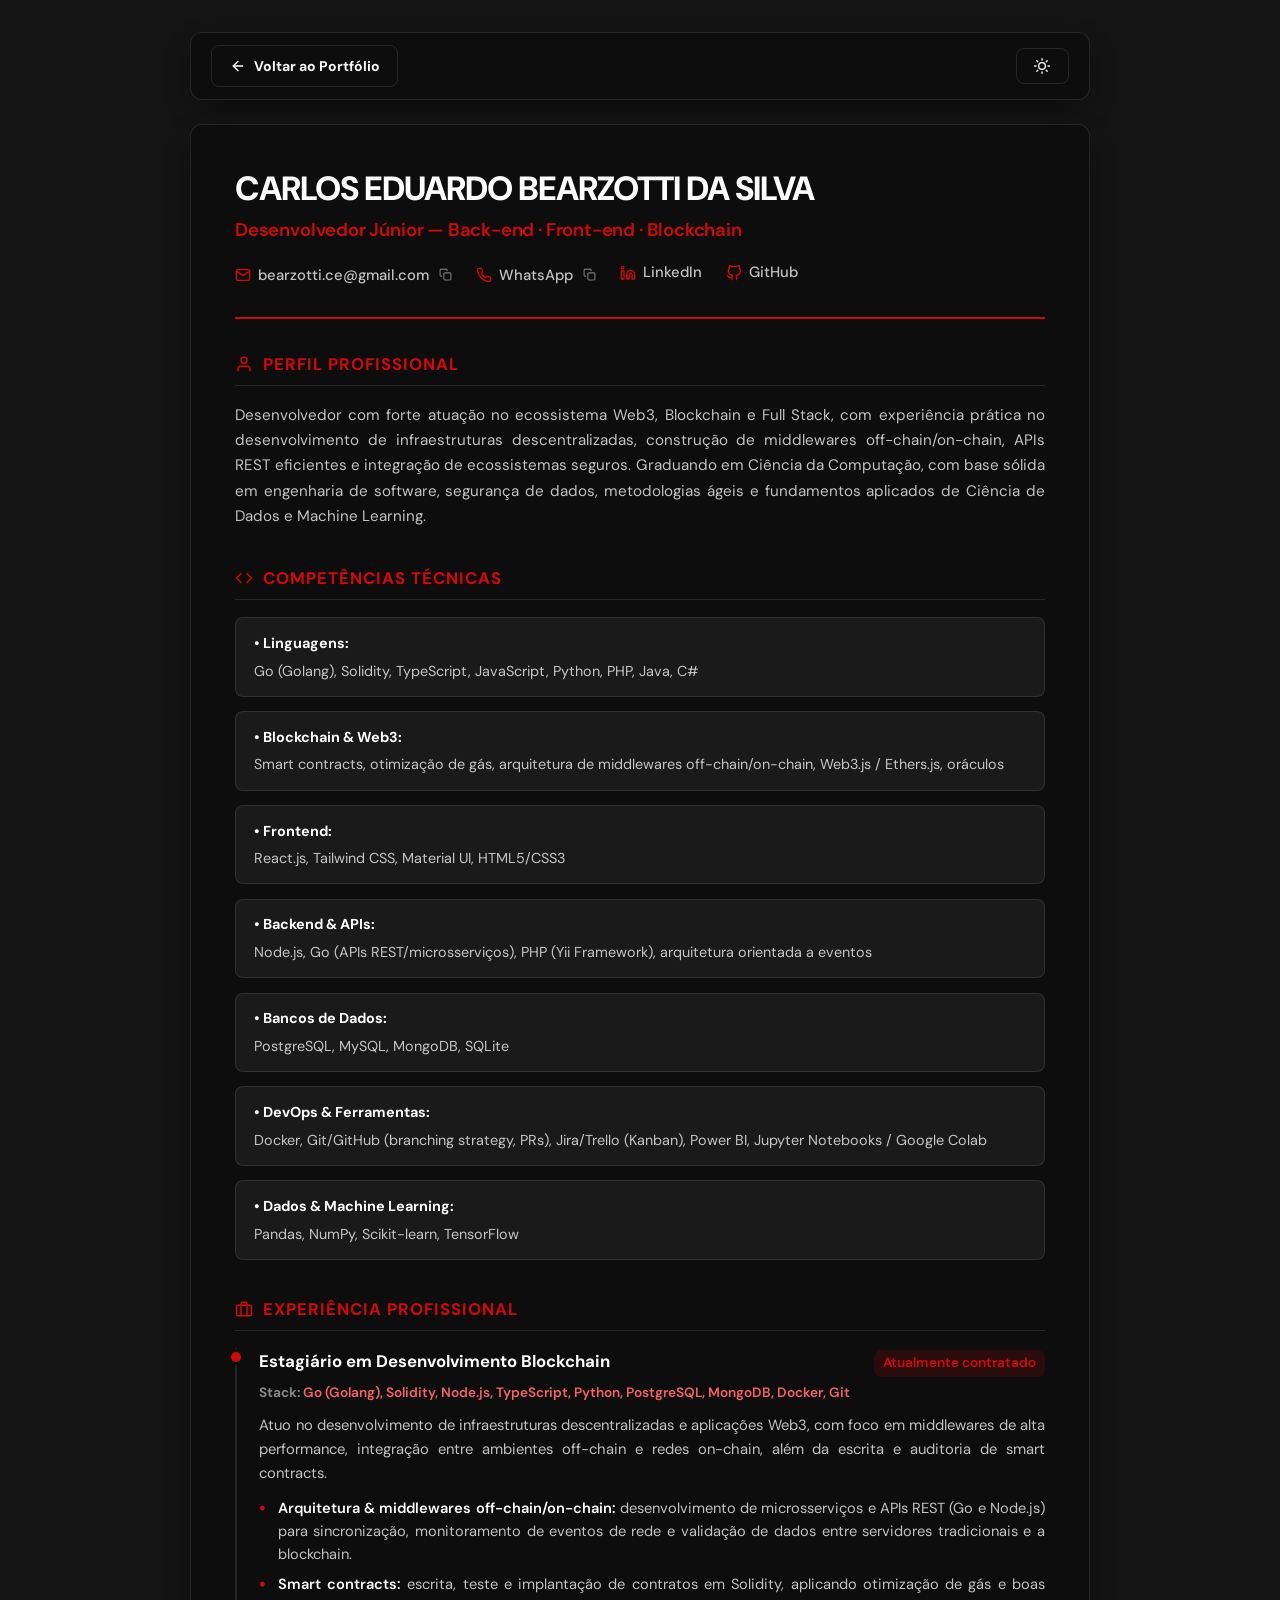
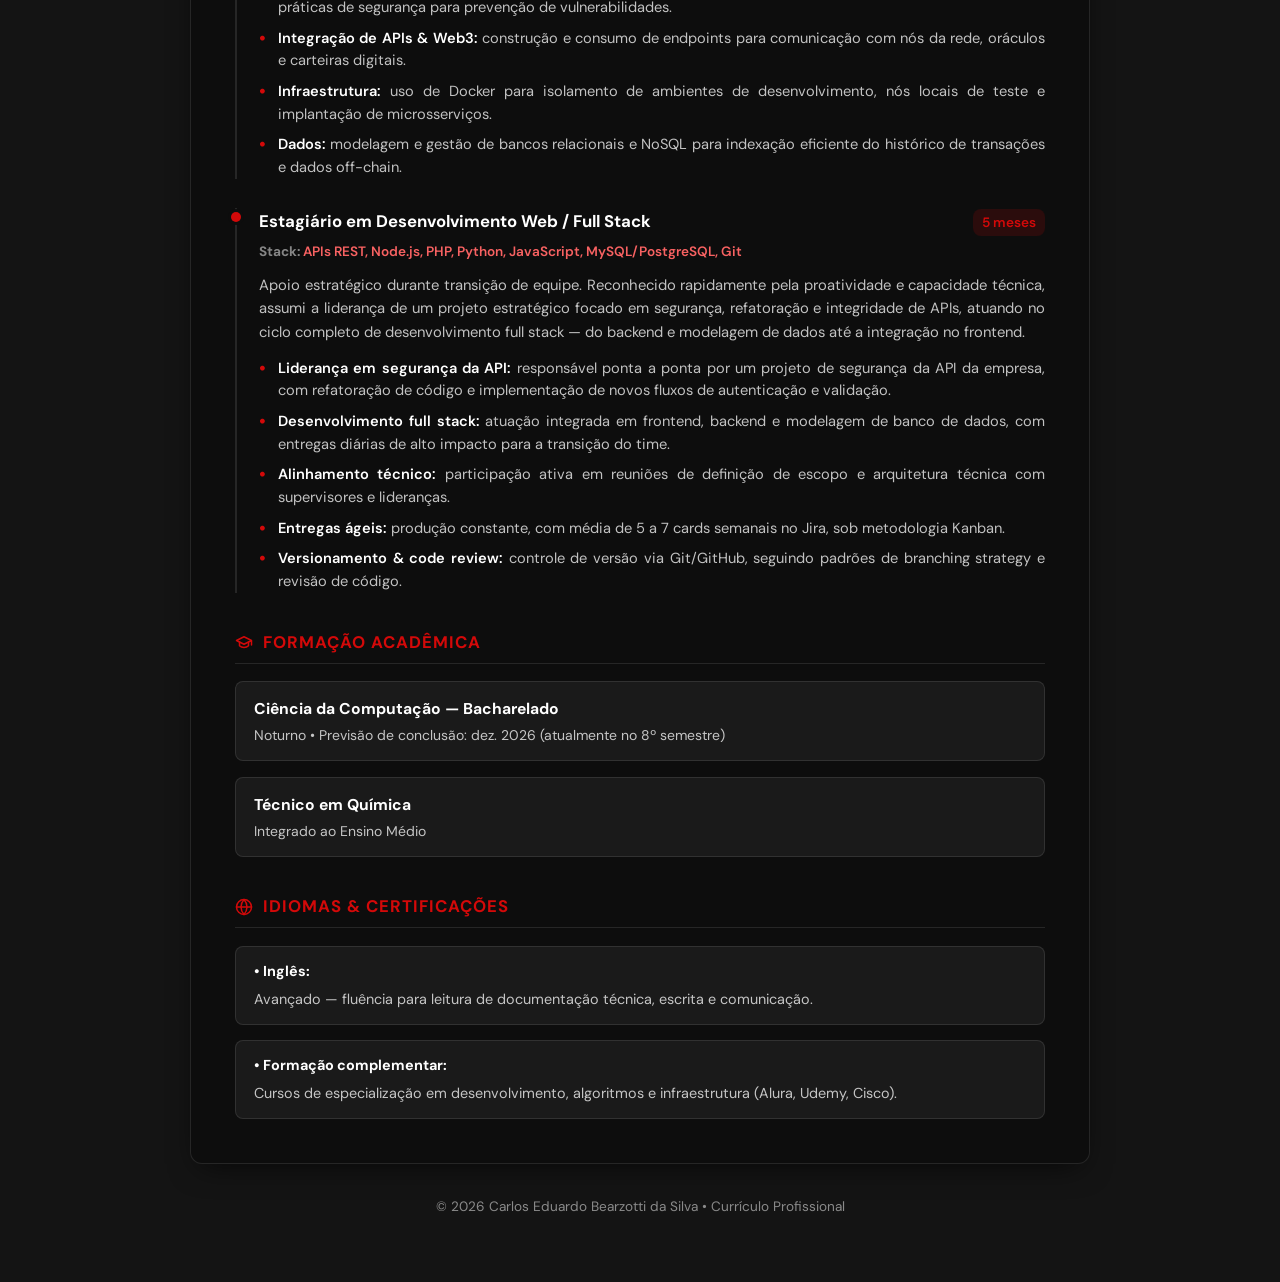
==== assets/cv/curriculo.html @ 3a681b5b "feat: adiciona curriculo interativo em HTML, botoes de copia e melhorias de UI/SEO" ====
<!DOCTYPE html>
<html lang="pt-BR">

<head>
  <meta charset="UTF-8" />
  <meta name="viewport" content="width=device-width, initial-scale=1.0" />
  <meta http-equiv="X-UA-Compatible" content="IE=edge" />
  <meta name="description"
    content="Currículo de Carlos Eduardo Bearzotti da Silva - Desenvolvedor Júnior (Back-end, Front-end, Blockchain)" />
  <meta name="author" content="Carlos Eduardo Bearzotti da Silva" />

  <title>Currículo — Carlos Eduardo Bearzotti da Silva</title>

  <link rel="preconnect" href="https://fonts.googleapis.com" />
  <link rel="preconnect" href="https://fonts.gstatic.com" crossorigin />
  <link
    href="https://fonts.googleapis.com/css2?family=DM+Sans:ital,opsz,wght@0,9..40,100..1000;1,9..40,100..1000&family=Inter:wght@300;400;500;600;700;800&display=swap"
    rel="stylesheet" />
  <link rel="shortcut icon" href="../icons/favicon_copiar.png" type="image/x-icon" />

  <style>
    :root {
      --hue: 0;
      --primary: hsl(var(--hue), 92%, 43%);
      --primary-hover: hsl(var(--hue), 92%, 33%);
      --primary-light: hsla(var(--hue), 92%, 43%, 0.12);
      --bg-page: hsl(0, 0%, 8%);
      --bg-card: hsl(0, 0%, 5%);
      --bg-card-alt: hsl(0, 0%, 10%);
      --text-main: hsl(0, 0%, 100%);
      --text-muted: hsla(0, 0%, 100%, 0.75);
      --text-dim: hsla(0, 0%, 100%, 0.5);
      --border-color: hsla(0, 0%, 100%, 0.1);
      --border-hover: hsla(var(--hue), 92%, 43%, 0.5);
      --badge-bg: hsla(var(--hue), 92%, 43%, 0.15);
      --badge-text: hsl(var(--hue), 92%, 68%);
      --shadow: 0 10px 30px -10px rgba(0, 0, 0, 0.7);
      --radius: 12px;
      --radius-sm: 8px;
      --transition: all 0.25s ease;
    }

    body.light-mode {
      --primary: hsl(var(--hue), 92%, 43%);
      --primary-hover: hsl(var(--hue), 92%, 33%);
      --primary-light: hsla(var(--hue), 92%, 43%, 0.08);
      --bg-page: rgb(241, 241, 241);
      --bg-card: #ffffff;
      --bg-card-alt: rgb(248, 248, 248);
      --text-main: hsl(0, 0%, 0%);
      --text-muted: rgb(32, 32, 32);
      --text-dim: rgb(100, 100, 100);
      --border-color: rgb(229, 229, 229);
      --border-hover: hsla(var(--hue), 92%, 43%, 0.5);
      --badge-bg: hsla(var(--hue), 92%, 43%, 0.1);
      --badge-text: hsl(var(--hue), 92%, 40%);
      --shadow: 0 10px 25px -5px rgba(0, 0, 0, 0.08);
    }

    * {
      margin: 0;
      padding: 0;
      box-sizing: border-box;
    }

    body {
      font-family: 'DM Sans', 'Inter', -apple-system, BlinkMacSystemFont, sans-serif;
      background-color: var(--bg-page);
      color: var(--text-main);
      line-height: 1.6;
      padding: 2rem 1rem 4rem;
      transition: var(--transition);
      -webkit-font-smoothing: antialiased;
    }

    /* Barra de Utilidades de Topo */
    .action-bar-wrapper {
      max-width: 900px;
      margin: 0 auto 1.5rem;
    }

    .action-bar {
      display: flex;
      align-items: center;
      justify-content: space-between;
      flex-wrap: wrap;
      gap: 0.8rem;
      background: var(--bg-card);
      border: 1px solid var(--border-color);
      padding: 0.75rem 1.25rem;
      border-radius: var(--radius);
      box-shadow: var(--shadow);
    }

    .action-group {
      display: flex;
      align-items: center;
      gap: 0.6rem;
      flex-wrap: wrap;
    }

    .btn {
      display: inline-flex;
      align-items: center;
      gap: 0.5rem;
      padding: 0.55rem 1.1rem;
      font-size: 0.875rem;
      font-weight: 700;
      border-radius: var(--radius-sm);
      cursor: pointer;
      text-decoration: none;
      transition: var(--transition);
      border: 1px solid transparent;
      font-family: inherit;
    }

    .btn-outline {
      background-color: transparent;
      color: var(--text-main);
      border-color: var(--border-color);
    }

    .btn-outline:hover {
      background-color: var(--primary-light);
      border-color: var(--primary);
      color: var(--primary);
    }

    /* Container Principal do Currículo */
    .cv-container {
      max-width: 900px;
      margin: 0 auto;
      background: var(--bg-card);
      border: 1px solid var(--border-color);
      border-radius: var(--radius);
      padding: 2.75rem;
      box-shadow: var(--shadow);
      position: relative;
      transition: var(--transition);
    }

    /* Header do Currículo */
    .cv-header {
      border-bottom: 2px solid var(--primary);
      padding-bottom: 1.75rem;
      margin-bottom: 2rem;
    }

    .cv-name {
      font-size: 2.1rem;
      font-weight: 800;
      letter-spacing: -0.03em;
      color: var(--text-main);
      line-height: 1.2;
      margin-bottom: 0.4rem;
      text-transform: uppercase;
    }

    .cv-title {
      font-size: 1.15rem;
      font-weight: 600;
      color: var(--primary);
      margin-bottom: 1rem;
      letter-spacing: -0.01em;
    }

    .contact-list {
      display: flex;
      flex-wrap: wrap;
      gap: 0.75rem 1.5rem;
      list-style: none;
      font-size: 0.925rem;
    }

    .contact-item a,
    .copy-email-btn,
    .copy-contact-btn {
      display: inline-flex;
      align-items: center;
      gap: 0.45rem;
      color: var(--text-muted);
      text-decoration: none;
      transition: var(--transition);
      font-weight: 500;
      font-size: 0.925rem;
      font-family: inherit;
      background: transparent;
      border: none;
      cursor: pointer;
      padding: 0.2rem 0.45rem;
      margin: -0.2rem -0.45rem;
      border-radius: var(--radius-sm);
    }

    .contact-item a:hover,
    .copy-email-btn:hover,
    .copy-contact-btn:hover {
      color: var(--primary);
      background-color: var(--primary-light);
    }

    .contact-item svg,
    .copy-email-btn svg,
    .copy-contact-btn svg {
      flex-shrink: 0;
    }

    .contact-item-copy {
      position: relative;
      display: inline-flex;
      align-items: center;
    }

    .copy-icon {
      opacity: 0.6;
      transition: var(--transition);
      margin-left: 0.15rem;
    }

    .copy-email-btn:hover .copy-icon,
    .copy-contact-btn:hover .copy-icon {
      opacity: 1;
      color: var(--primary);
    }

    .copy-popup {
      position: absolute;
      bottom: calc(100% + 8px);
      left: 50%;
      transform: translateX(-50%) translateY(4px);
      background-color: var(--primary);
      color: #ffffff;
      font-size: 0.75rem;
      font-weight: 700;
      letter-spacing: 0.02em;
      padding: 0.3rem 0.65rem;
      border-radius: 6px;
      box-shadow: 0 6px 16px rgba(0, 0, 0, 0.4);
      pointer-events: none;
      opacity: 0;
      visibility: hidden;
      transition: all 0.2s cubic-bezier(0.16, 1, 0.3, 1);
      white-space: nowrap;
      z-index: 10;
    }

    .copy-popup::after {
      content: '';
      position: absolute;
      top: 100%;
      left: 50%;
      transform: translateX(-50%);
      border-width: 5px 5px 0 5px;
      border-style: solid;
      border-color: var(--primary) transparent transparent transparent;
    }

    .copy-popup.show {
      opacity: 1;
      visibility: visible;
      transform: translateX(-50%) translateY(0);
    }

    /* Seções */
    .cv-section {
      margin-bottom: 2.25rem;
    }

    .cv-section:last-child {
      margin-bottom: 0;
    }

    .section-heading {
      display: flex;
      align-items: center;
      gap: 0.6rem;
      font-size: 1.05rem;
      font-weight: 700;
      text-transform: uppercase;
      letter-spacing: 0.06em;
      color: var(--primary);
      border-bottom: 1px solid var(--border-color);
      padding-bottom: 0.45rem;
      margin-bottom: 1.1rem;
    }

    .section-heading svg {
      width: 18px;
      height: 18px;
    }

    .section-body {
      font-size: 0.95rem;
      color: var(--text-muted);
    }

    .section-body p {
      margin-bottom: 0.75rem;
      line-height: 1.65;
      text-align: justify;
    }

    .section-body p:last-child {
      margin-bottom: 0;
    }

    /* Competências Técnicas */
    .skills-grid {
      display: grid;
      grid-template-columns: 1fr;
      gap: 0.9rem;
    }

    .skill-category {
      display: flex;
      flex-direction: column;
      gap: 0.35rem;
      background: var(--bg-card-alt);
      padding: 0.85rem 1.1rem;
      border-radius: var(--radius-sm);
      border: 1px solid var(--border-color);
    }

    .skill-category-title {
      font-size: 0.9rem;
      font-weight: 700;
      color: var(--text-main);
    }

    .skill-category-desc {
      font-size: 0.9rem;
      color: var(--text-muted);
      line-height: 1.5;
    }

    /* Experiência Profissional */
    .timeline-item {
      position: relative;
      padding-left: 1.4rem;
      border-left: 2px solid var(--border-color);
      margin-bottom: 1.8rem;
      transition: var(--transition);
    }

    .timeline-item:last-child {
      margin-bottom: 0;
    }

    .timeline-item::before {
      content: '';
      position: absolute;
      left: -6px;
      top: 4px;
      width: 10px;
      height: 10px;
      border-radius: 50%;
      background-color: var(--primary);
      box-shadow: 0 0 0 3px var(--bg-card);
    }

    .job-header {
      display: flex;
      justify-content: space-between;
      align-items: baseline;
      flex-wrap: wrap;
      gap: 0.4rem;
      margin-bottom: 0.35rem;
    }

    .job-title {
      font-size: 1.05rem;
      font-weight: 700;
      color: var(--text-main);
    }

    .job-period {
      font-size: 0.85rem;
      font-weight: 600;
      color: var(--primary);
      background: var(--badge-bg);
      padding: 0.15rem 0.55rem;
      border-radius: var(--radius-sm);
    }

    .job-stack {
      font-size: 0.85rem;
      font-weight: 600;
      color: var(--text-dim);
      margin-bottom: 0.65rem;
    }

    .job-stack span {
      color: var(--badge-text);
    }

    .job-summary {
      font-size: 0.925rem;
      color: var(--text-muted);
      margin-bottom: 0.75rem;
      line-height: 1.6;
      text-align: justify;
    }

    .job-bullets {
      list-style: none;
      padding: 0;
      margin: 0;
      display: flex;
      flex-direction: column;
      gap: 0.5rem;
    }

    .job-bullets li {
      position: relative;
      padding-left: 1.15rem;
      font-size: 0.915rem;
      color: var(--text-muted);
      line-height: 1.55;
      text-align: justify;
    }

    .job-bullets li::before {
      content: '•';
      position: absolute;
      left: 0;
      color: var(--primary);
      font-weight: bold;
      font-size: 1.1rem;
      line-height: 1.3;
    }

    .job-bullets li strong {
      color: var(--text-main);
      font-weight: 600;
    }

    /* Formação Acadêmica & Outros */
    .edu-item {
      margin-bottom: 1rem;
      background: var(--bg-card-alt);
      padding: 0.85rem 1.1rem;
      border-radius: var(--radius-sm);
      border: 1px solid var(--border-color);
    }

    .edu-item:last-child {
      margin-bottom: 0;
    }

    .edu-title {
      font-size: 0.98rem;
      font-weight: 700;
      color: var(--text-main);
    }

    .edu-meta {
      font-size: 0.875rem;
      color: var(--text-muted);
      margin-top: 0.2rem;
    }

    /* Rodapé da página */
    .cv-footer {
      text-align: center;
      margin-top: 2rem;
      font-size: 0.85rem;
      color: var(--text-dim);
    }

    /* Responsividade para Telas Pequenas */
    @media (max-width: 640px) {
      body {
        padding: 1rem 0.5rem 2rem;
      }

      .cv-container {
        padding: 1.5rem 1.15rem;
      }

      .cv-name {
        font-size: 1.6rem;
      }

      .cv-title {
        font-size: 1rem;
      }

      .action-bar {
        flex-direction: column;
        align-items: stretch;
      }

      .action-group {
        justify-content: center;
      }
    }
  </style>
</head>

<body>
  <!-- Barra de Ações Superior -->
  <div class="action-bar-wrapper">
    <div class="action-bar">
      <div class="action-group">
        <a href="../../index.html" class="btn btn-outline" id="btnBack" title="Retornar à página inicial">
          <svg width="16" height="16" viewBox="0 0 24 24" fill="none" stroke="currentColor" stroke-width="2"
            stroke-linecap="round" stroke-linejoin="round">
            <line x1="19" y1="12" x2="5" y2="12"></line>
            <polyline points="12 19 5 12 12 5"></polyline>
          </svg>
          Voltar ao Portfólio
        </a>
      </div>

      <div class="action-group">
        <button id="btnTheme" class="btn btn-outline" title="Alternar tema claro/escuro" aria-label="Alternar tema">
          <svg id="themeIconDark" width="16" height="16" viewBox="0 0 24 24" fill="none" stroke="currentColor"
            stroke-width="2" stroke-linecap="round" stroke-linejoin="round">
            <circle cx="12" cy="12" r="5"></circle>
            <line x1="12" y1="1" x2="12" y2="3"></line>
            <line x1="12" y1="21" x2="12" y2="23"></line>
            <line x1="4.22" y1="4.22" x2="5.64" y2="5.64"></line>
            <line x1="18.36" y1="18.36" x2="19.78" y2="19.78"></line>
            <line x1="1" y1="12" x2="3" y2="12"></line>
            <line x1="21" y1="12" x2="23" y2="12"></line>
            <line x1="4.22" y1="19.78" x2="5.64" y2="18.36"></line>
            <line x1="18.36" y1="5.64" x2="19.78" y2="4.22"></line>
          </svg>
          <svg id="themeIconLight" style="display: none;" width="16" height="16" viewBox="0 0 24 24" fill="none"
            stroke="currentColor" stroke-width="2" stroke-linecap="round" stroke-linejoin="round">
            <path d="M21 12.79A9 9 0 1 1 11.21 3 7 7 0 0 0 21 12.79z"></path>
          </svg>
        </button>
      </div>
    </div>
  </div>

  <!-- Documento Principal do Currículo -->
  <main class="cv-container">
    <!-- Cabeçalho -->
    <header class="cv-header">
      <h1 class="cv-name">Carlos Eduardo Bearzotti da Silva</h1>
      <div class="cv-title">Desenvolvedor Júnior — Back-end · Front-end · Blockchain</div>

      <ul class="contact-list">
        <li class="contact-item contact-item-copy">
          <button type="button" id="btnCopyEmail" class="copy-email-btn" title="Clique para copiar o e-mail" aria-label="Copiar e-mail: bearzotti.ce@gmail.com">
            <svg width="16" height="16" viewBox="0 0 24 24" fill="none" stroke="var(--primary)" stroke-width="2"
              stroke-linecap="round" stroke-linejoin="round">
              <path d="M4 4h16c1.1 0 2 .9 2 2v12c0 1.1-.9 2-2 2H4c-1.1 0-2-.9-2-2V6c0-1.1.9-2 2-2z"></path>
              <polyline points="22,6 12,13 2,6"></polyline>
            </svg>
            <span>bearzotti.ce@gmail.com</span>
            <svg class="copy-icon" width="13" height="13" viewBox="0 0 24 24" fill="none" stroke="currentColor"
              stroke-width="2" stroke-linecap="round" stroke-linejoin="round">
              <rect x="9" y="9" width="13" height="13" rx="2" ry="2"></rect>
              <path d="M5 15H4a2 2 0 0 1-2-2V4a2 2 0 0 1 2-2h9a2 2 0 0 1 2 2v1"></path>
            </svg>
          </button>
          <span class="copy-popup" id="copyPopup">Copiado!</span>
        </li>

        <li class="contact-item contact-item-copy">
          <button type="button" id="btnCopyPhone" class="copy-contact-btn"
            title="Clique para copiar o número de WhatsApp" aria-label="Copiar WhatsApp: (19) 97422-6880">
            <svg width="16" height="16" viewBox="0 0 24 24" fill="none" stroke="var(--primary)" stroke-width="2"
              stroke-linecap="round" stroke-linejoin="round">
              <path
                d="M22 16.92v3a2 2 0 0 1-2.18 2 19.79 19.79 0 0 1-8.63-3.07 19.5 19.5 0 0 1-6-6 19.79 19.79 0 0 1-3.07-8.67A2 2 0 0 1 4.11 2h3a2 2 0 0 1 2 1.72 12.84 12.84 0 0 0 .7 2.81 2 2 0 0 1-.45 2.11L8.09 9.91a16 16 0 0 0 6 6l1.27-1.27a2 2 0 0 1 2.11-.45 12.84 12.84 0 0 0 2.81.7A2 2 0 0 1 22 16.92z">
              </path>
            </svg>
            <span>WhatsApp</span>
            <svg class="copy-icon" width="13" height="13" viewBox="0 0 24 24" fill="none" stroke="currentColor"
              stroke-width="2" stroke-linecap="round" stroke-linejoin="round">
              <rect x="9" y="9" width="13" height="13" rx="2" ry="2"></rect>
              <path d="M5 15H4a2 2 0 0 1-2-2V4a2 2 0 0 1 2-2h9a2 2 0 0 1 2 2v1"></path>
            </svg>
          </button>
          <span class="copy-popup" id="copyPhonePopup">Copiado!</span>
        </li>

        <li class="contact-item">
          <a href="https://linkedin.com/in/carloseduardobearzotti" target="_blank" rel="noopener noreferrer"
            title="Perfil no LinkedIn">
            <svg width="16" height="16" viewBox="0 0 24 24" fill="none" stroke="var(--primary)" stroke-width="2"
              stroke-linecap="round" stroke-linejoin="round">
              <path d="M16 8a6 6 0 0 1 6 6v7h-4v-7a2 2 0 0 0-2-2 2 2 0 0 0-2 2v7h-4v-7a6 6 0 0 1 6-6z"></path>
              <rect x="2" y="9" width="4" height="12"></rect>
              <circle cx="4" cy="4" r="2"></circle>
            </svg>
            LinkedIn
          </a>
        </li>

        <li class="contact-item">
          <a href="https://github.com/carlosbearzotti" target="_blank" rel="noopener noreferrer"
            title="Perfil no GitHub">
            <svg width="16" height="16" viewBox="0 0 24 24" fill="none" stroke="var(--primary)" stroke-width="2"
              stroke-linecap="round" stroke-linejoin="round">
              <path
                d="M9 19c-5 1.5-5-2.5-7-3m14 6v-3.87a3.37 3.37 0 0 0-.94-2.61c3.14-.35 6.44-1.54 6.44-7A5.44 5.44 0 0 0 20 4.77 5.07 5.07 0 0 0 19.91 1S18.73.65 16 2.48a13.38 13.38 0 0 0-7 0C6.27.65 5.09 1 5.09 1A5.07 5.07 0 0 0 5 4.77a5.44 5.44 0 0 0-1.5 3.78c0 5.42 3.3 6.61 6.44 7A3.37 3.37 0 0 0 9 18.13V22">
              </path>
            </svg>
            GitHub
          </a>
        </li>
      </ul>
    </header>

    <!-- Perfil Profissional -->
    <section class="cv-section">
      <h2 class="section-heading">
        <svg viewBox="0 0 24 24" fill="none" stroke="currentColor" stroke-width="2" stroke-linecap="round"
          stroke-linejoin="round">
          <path d="M20 21v-2a4 4 0 0 0-4-4H8a4 4 0 0 0-4 4v2"></path>
          <circle cx="12" cy="7" r="4"></circle>
        </svg>
        Perfil Profissional
      </h2>
      <div class="section-body">
        <p>
          Desenvolvedor com forte atuação no ecossistema Web3, Blockchain e Full Stack, com experiência prática no
          desenvolvimento de infraestruturas descentralizadas, construção de middlewares off-chain/on-chain, APIs REST
          eficientes e integração de ecossistemas seguros. Graduando em Ciência da Computação, com base sólida em
          engenharia de software, segurança de dados, metodologias ágeis e fundamentos aplicados de Ciência de Dados e
          Machine Learning.
        </p>
      </div>
    </section>

    <!-- Competências Técnicas -->
    <section class="cv-section">
      <h2 class="section-heading">
        <svg viewBox="0 0 24 24" fill="none" stroke="currentColor" stroke-width="2" stroke-linecap="round"
          stroke-linejoin="round">
          <polyline points="16 18 22 12 16 6"></polyline>
          <polyline points="8 6 2 12 8 18"></polyline>
        </svg>
        Competências Técnicas
      </h2>
      <div class="skills-grid">
        <div class="skill-category">
          <div class="skill-category-title">• Linguagens:</div>
          <div class="skill-category-desc">Go (Golang), Solidity, TypeScript, JavaScript, Python, PHP, Java, C#</div>
        </div>

        <div class="skill-category">
          <div class="skill-category-title">• Blockchain & Web3:</div>
          <div class="skill-category-desc">Smart contracts, otimização de gás, arquitetura de middlewares
            off-chain/on-chain, Web3.js / Ethers.js, oráculos</div>
        </div>

        <div class="skill-category">
          <div class="skill-category-title">• Frontend:</div>
          <div class="skill-category-desc">React.js, Tailwind CSS, Material UI, HTML5/CSS3</div>
        </div>

        <div class="skill-category">
          <div class="skill-category-title">• Backend & APIs:</div>
          <div class="skill-category-desc">Node.js, Go (APIs REST/microsserviços), PHP (Yii Framework), arquitetura
            orientada a eventos</div>
        </div>

        <div class="skill-category">
          <div class="skill-category-title">• Bancos de Dados:</div>
          <div class="skill-category-desc">PostgreSQL, MySQL, MongoDB, SQLite</div>
        </div>

        <div class="skill-category">
          <div class="skill-category-title">• DevOps & Ferramentas:</div>
          <div class="skill-category-desc">Docker, Git/GitHub (branching strategy, PRs), Jira/Trello (Kanban), Power BI,
            Jupyter Notebooks / Google Colab</div>
        </div>

        <div class="skill-category">
          <div class="skill-category-title">• Dados & Machine Learning:</div>
          <div class="skill-category-desc">Pandas, NumPy, Scikit-learn, TensorFlow</div>
        </div>
      </div>
    </section>

    <!-- Experiência Profissional -->
    <section class="cv-section">
      <h2 class="section-heading">
        <svg viewBox="0 0 24 24" fill="none" stroke="currentColor" stroke-width="2" stroke-linecap="round"
          stroke-linejoin="round">
          <rect x="2" y="7" width="20" height="14" rx="2" ry="2"></rect>
          <path d="M16 21V5a2 2 0 0 0-2-2h-4a2 2 0 0 0-2 2v16"></path>
        </svg>
        Experiência Profissional
      </h2>

      <!-- Experiência 1 -->
      <article class="timeline-item">
        <div class="job-header">
          <h3 class="job-title">Estagiário em Desenvolvimento Blockchain</h3>
          <span class="job-period">Atualmente contratado</span>
        </div>
        <div class="job-stack">
          <strong>Stack:</strong> <span>Go (Golang), Solidity, Node.js, TypeScript, Python, PostgreSQL, MongoDB, Docker,
            Git</span>
        </div>
        <p class="job-summary">
          Atuo no desenvolvimento de infraestruturas descentralizadas e aplicações Web3, com foco em middlewares de alta
          performance, integração entre ambientes off-chain e redes on-chain, além da escrita e auditoria de smart
          contracts.
        </p>
        <ul class="job-bullets">
          <li><strong>Arquitetura & middlewares off-chain/on-chain:</strong> desenvolvimento de microsserviços e APIs
            REST (Go e Node.js) para sincronização, monitoramento de eventos de rede e validação de dados entre
            servidores tradicionais e a blockchain.</li>
          <li><strong>Smart contracts:</strong> escrita, teste e implantação de contratos em Solidity, aplicando
            otimização de gás e boas práticas de segurança para prevenção de vulnerabilidades.</li>
          <li><strong>Integração de APIs & Web3:</strong> construção e consumo de endpoints para comunicação com nós da
            rede, oráculos e carteiras digitais.</li>
          <li><strong>Infraestrutura:</strong> uso de Docker para isolamento de ambientes de desenvolvimento, nós locais
            de teste e implantação de microsserviços.</li>
          <li><strong>Dados:</strong> modelagem e gestão de bancos relacionais e NoSQL para indexação eficiente do
            histórico de transações e dados off-chain.</li>
        </ul>
      </article>

      <!-- Experiência 2 -->
      <article class="timeline-item">
        <div class="job-header">
          <h3 class="job-title">Estagiário em Desenvolvimento Web / Full Stack</h3>
          <span class="job-period">5 meses</span>
        </div>
        <div class="job-stack">
          <strong>Stack:</strong> <span>APIs REST, Node.js, PHP, Python, JavaScript, MySQL/PostgreSQL, Git</span>
        </div>
        <p class="job-summary">
          Apoio estratégico durante transição de equipe. Reconhecido rapidamente pela proatividade e capacidade técnica,
          assumi a liderança de um projeto estratégico focado em segurança, refatoração e integridade de APIs, atuando
          no ciclo completo de desenvolvimento full stack — do backend e modelagem de dados até a integração no
          frontend.
        </p>
        <ul class="job-bullets">
          <li><strong>Liderança em segurança da API:</strong> responsável ponta a ponta por um projeto de segurança da
            API da empresa, com refatoração de código e implementação de novos fluxos de autenticação e validação.</li>
          <li><strong>Desenvolvimento full stack:</strong> atuação integrada em frontend, backend e modelagem de banco
            de dados, com entregas diárias de alto impacto para a transição do time.</li>
          <li><strong>Alinhamento técnico:</strong> participação ativa em reuniões de definição de escopo e arquitetura
            técnica com supervisores e lideranças.</li>
          <li><strong>Entregas ágeis:</strong> produção constante, com média de 5 a 7 cards semanais no Jira, sob
            metodologia Kanban.</li>
          <li><strong>Versionamento & code review:</strong> controle de versão via Git/GitHub, seguindo padrões de
            branching strategy e revisão de código.</li>
        </ul>
      </article>
    </section>

    <!-- Formação Acadêmica -->
    <section class="cv-section">
      <h2 class="section-heading">
        <svg viewBox="0 0 24 24" fill="none" stroke="currentColor" stroke-width="2" stroke-linecap="round"
          stroke-linejoin="round">
          <path d="M22 10v6M2 10l10-5 10 5-10 5z"></path>
          <path d="M6 12v5c3 3 9 3 12 0v-5"></path>
        </svg>
        Formação Acadêmica
      </h2>
      <div class="edu-item">
        <div class="edu-title">Ciência da Computação — Bacharelado</div>
        <div class="edu-meta">Noturno • Previsão de conclusão: dez. 2026 (atualmente no 8º semestre)</div>
      </div>
      <div class="edu-item">
        <div class="edu-title">Técnico em Química</div>
        <div class="edu-meta">Integrado ao Ensino Médio</div>
      </div>
    </section>

    <!-- Idiomas & Certificações -->
    <section class="cv-section">
      <h2 class="section-heading">
        <svg viewBox="0 0 24 24" fill="none" stroke="currentColor" stroke-width="2" stroke-linecap="round"
          stroke-linejoin="round">
          <circle cx="12" cy="12" r="10"></circle>
          <line x1="2" y1="12" x2="22" y2="12"></line>
          <path d="M12 2a15.3 15.3 0 0 1 4 10 15.3 15.3 0 0 1-4 10 15.3 15.3 0 0 1-4-10 15.3 15.3 0 0 1 4-10z"></path>
        </svg>
        Idiomas & Certificações
      </h2>
      <div class="skills-grid">
        <div class="skill-category">
          <div class="skill-category-title">• Inglês:</div>
          <div class="skill-category-desc">Avançado — fluência para leitura de documentação técnica, escrita e
            comunicação.</div>
        </div>
        <div class="skill-category">
          <div class="skill-category-title">• Formação complementar:</div>
          <div class="skill-category-desc">Cursos de especialização em desenvolvimento, algoritmos e infraestrutura
            (Alura, Udemy, Cisco).</div>
        </div>
      </div>
    </section>
  </main>

  <footer class="cv-footer">
    <p>© 2026 Carlos Eduardo Bearzotti da Silva • Currículo Profissional</p>
  </footer>

  <script>
    // Gerenciamento de tema Claro / Escuro
    const btnTheme = document.getElementById('btnTheme');
    const iconDark = document.getElementById('themeIconDark');
    const iconLight = document.getElementById('themeIconLight');

    function updateThemeIcons(isLight) {
      if (isLight) {
        iconDark.style.display = 'none';
        iconLight.style.display = 'block';
      } else {
        iconDark.style.display = 'block';
        iconLight.style.display = 'none';
      }
    }

    // Carregar tema salvo ou padrão do sistema
    const savedTheme = localStorage.getItem('cv-theme');
    if (savedTheme === 'light') {
      document.body.classList.add('light-mode');
      updateThemeIcons(true);
    } else {
      updateThemeIcons(false);
    }

    btnTheme.addEventListener('click', () => {
      const isLight = document.body.classList.toggle('light-mode');
      localStorage.setItem('cv-theme', isLight ? 'light' : 'dark');
      updateThemeIcons(isLight);
    });

    // Lógica genérica de cópia com pop-up
    function setupCopyButton(btnId, popupId, textToCopy) {
      const btn = document.getElementById(btnId);
      const popup = document.getElementById(popupId);
      let timeout;

      if (btn && popup) {
        btn.addEventListener('click', async () => {
          try {
            if (navigator.clipboard && window.isSecureContext) {
              await navigator.clipboard.writeText(textToCopy);
            } else {
              const textArea = document.createElement('textarea');
              textArea.value = textToCopy;
              textArea.style.position = 'fixed';
              textArea.style.left = '-999999px';
              document.body.appendChild(textArea);
              textArea.focus();
              textArea.select();
              document.execCommand('copy');
              textArea.remove();
            }

            popup.classList.add('show');
            clearTimeout(timeout);
            timeout = setTimeout(() => {
              popup.classList.remove('show');
            }, 2000);
          } catch (err) {
            console.error('Falha ao copiar:', err);
          }
        });
      }
    }

    setupCopyButton('btnCopyEmail', 'copyPopup', 'bearzotti.ce@gmail.com');
    setupCopyButton('btnCopyPhone', 'copyPhonePopup', '(19) 97422-6880');
  </script>
</body>

</html>
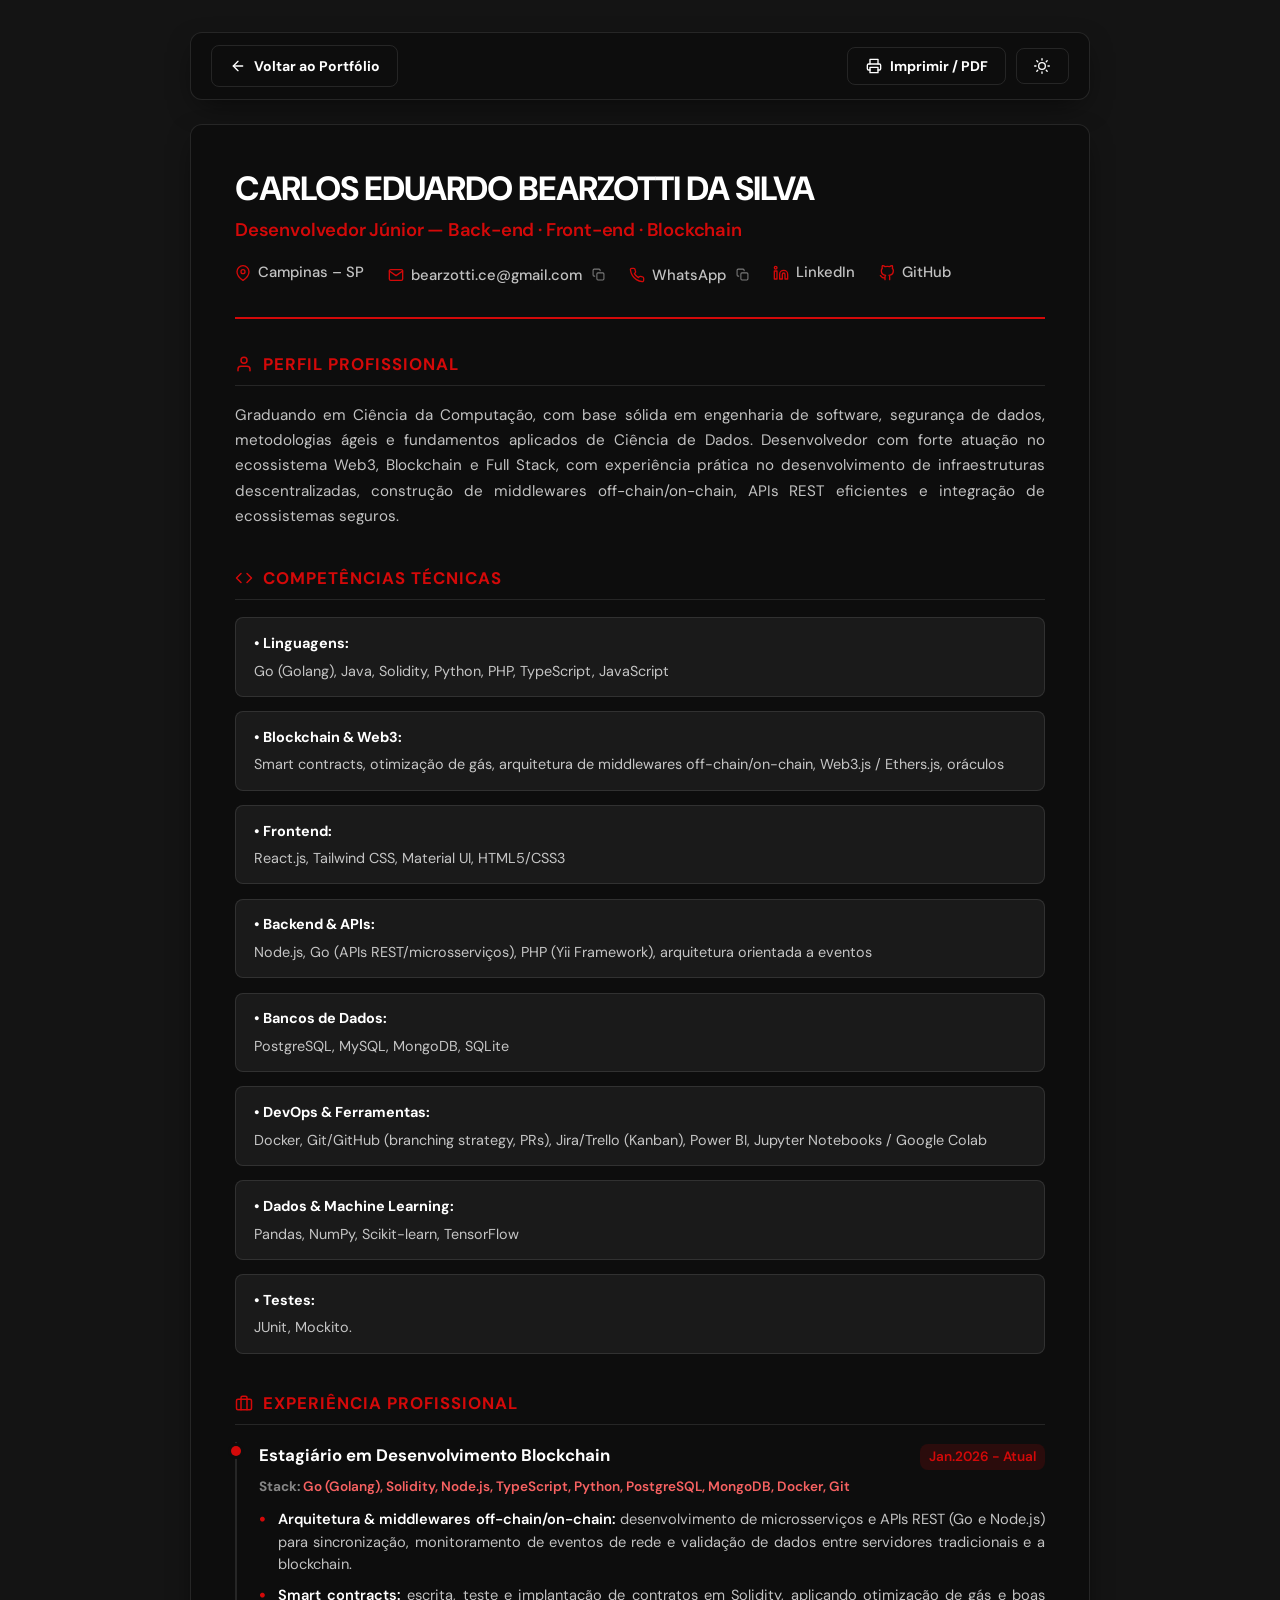
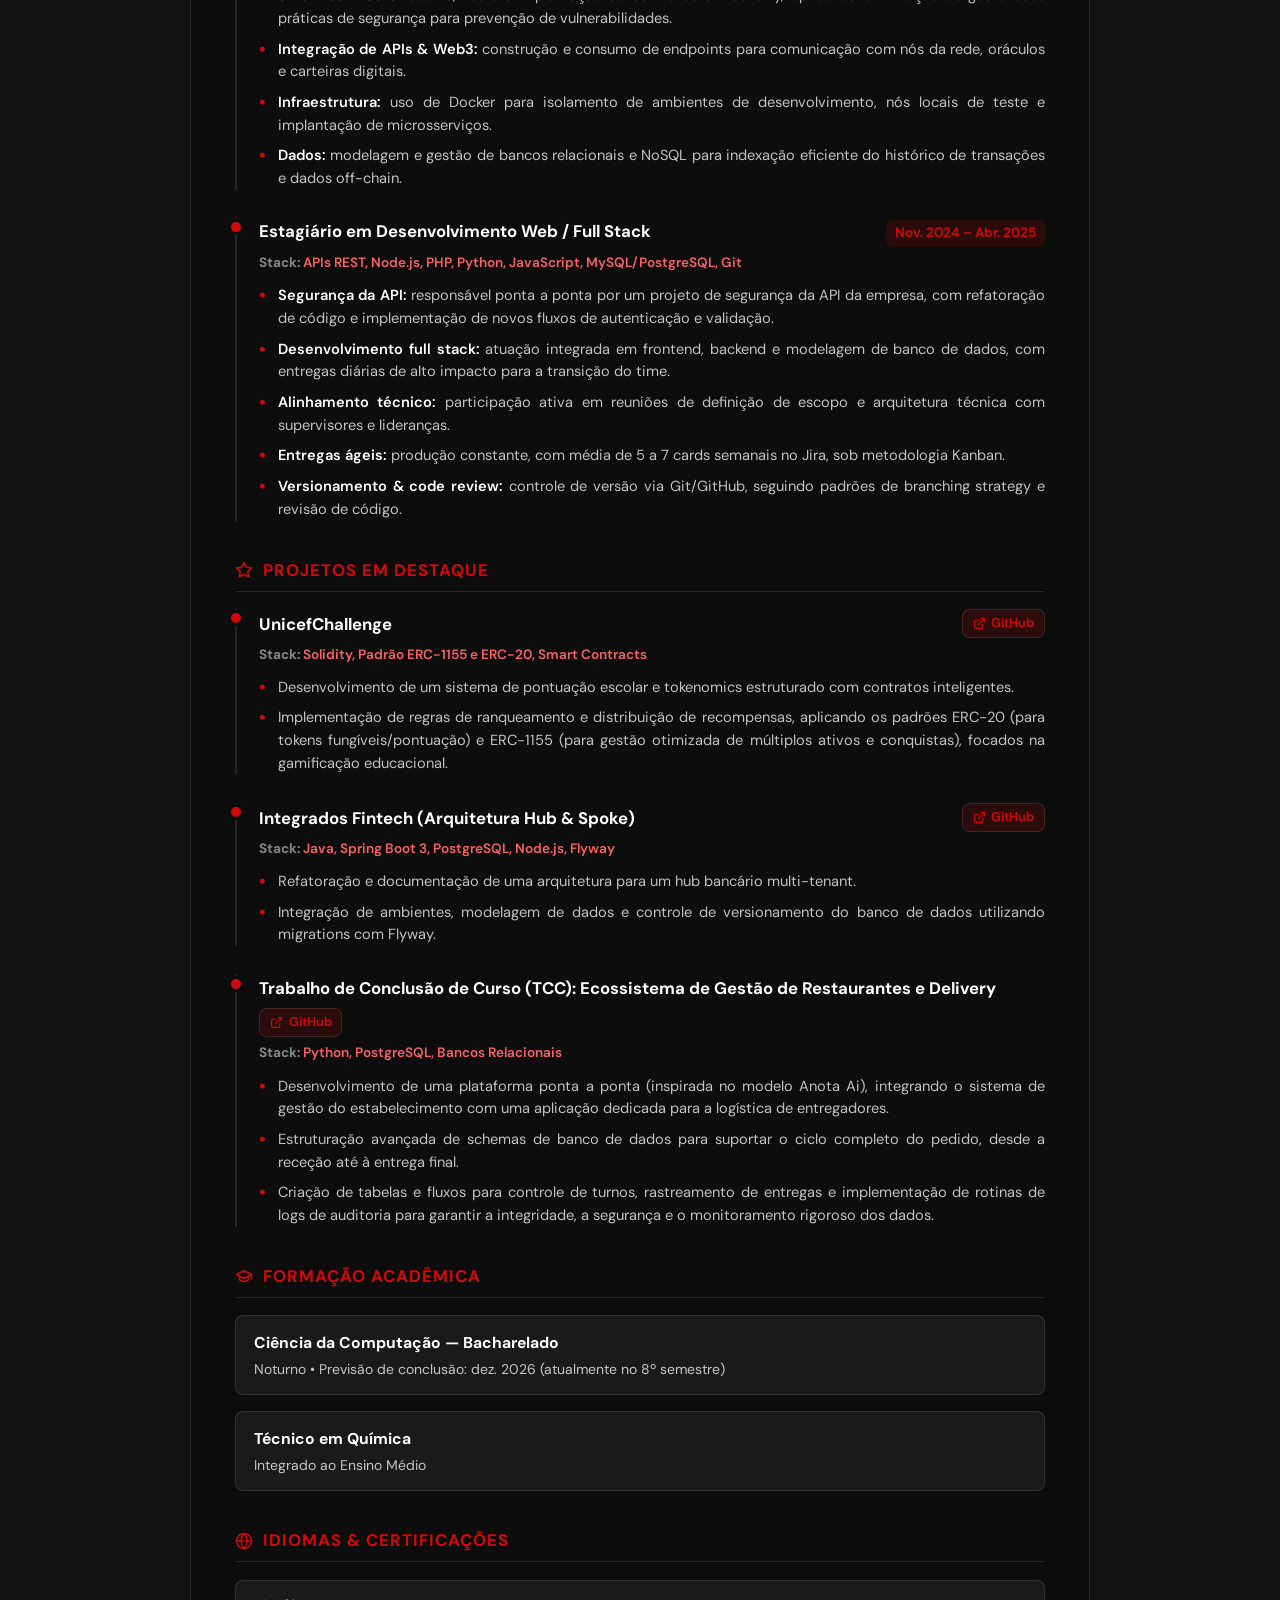
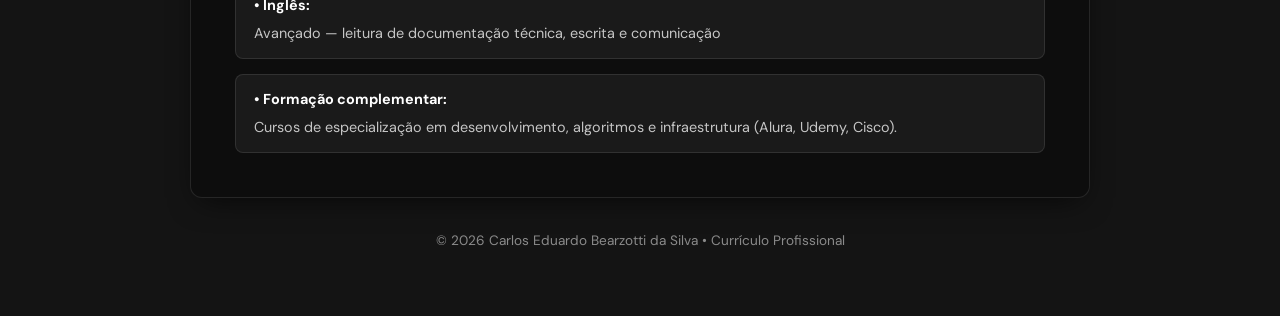
==== commit 5ac8f9e9: "feat: atualiza curriculo, projetos em destaque, stack tecnica e alinhamento de contatos" ====
--- a/assets/cv/curriculo.html
+++ b/assets/cv/curriculo.html
@@ -459,6 +459,36 @@
       margin-top: 0.2rem;
     }
 
+    .project-link {
+      display: inline-flex;
+      align-items: center;
+      gap: 0.35rem;
+      font-size: 0.8rem;
+      font-weight: 600;
+      color: var(--primary);
+      text-decoration: none;
+      padding: 0.2rem 0.6rem;
+      border-radius: var(--radius-sm);
+      background: var(--badge-bg);
+      border: 1px solid var(--border-color);
+      transition: var(--transition);
+    }
+
+    .project-link:hover {
+      background: var(--primary);
+      color: #ffffff;
+      border-color: var(--primary);
+    }
+
+    .location-tag {
+      display: inline-flex;
+      align-items: center;
+      gap: 0.45rem;
+      color: var(--text-muted);
+      font-weight: 500;
+      font-size: 0.925rem;
+    }
+
     /* Rodapé da página */
     .cv-footer {
       text-align: center;
@@ -492,6 +522,51 @@
 
       .action-group {
         justify-content: center;
+      }
+    }
+
+    /* Estilos para Impressão e Exportação PDF */
+    @media print {
+      body {
+        background: #ffffff !important;
+        color: #000000 !important;
+        padding: 0 !important;
+      }
+
+      .action-bar-wrapper,
+      .cv-footer {
+        display: none !important;
+      }
+
+      .cv-container {
+        border: none !important;
+        box-shadow: none !important;
+        padding: 0.5rem 1rem !important;
+        max-width: 100% !important;
+      }
+
+      .cv-header {
+        border-bottom-color: #222 !important;
+      }
+
+      .section-heading {
+        border-bottom-color: #ddd !important;
+        color: #111 !important;
+      }
+
+      .timeline-item::before {
+        box-shadow: none !important;
+      }
+
+      .timeline-item,
+      .cv-section,
+      .edu-item,
+      .skill-category {
+        break-inside: avoid;
+      }
+
+      .project-link {
+        display: none !important;
       }
     }
   </style>
@@ -513,6 +588,15 @@
       </div>
 
       <div class="action-group">
+        <button id="btnPrint" class="btn btn-outline" title="Imprimir currículo ou salvar em PDF" aria-label="Imprimir currículo">
+          <svg width="16" height="16" viewBox="0 0 24 24" fill="none" stroke="currentColor" stroke-width="2" stroke-linecap="round" stroke-linejoin="round">
+            <polyline points="6 9 6 2 18 2 18 9"></polyline>
+            <path d="M6 18H4a2 2 0 0 1-2-2v-5a2 2 0 0 1 2-2h16a2 2 0 0 1 2 2v5a2 2 0 0 1-2 2h-2"></path>
+            <rect x="6" y="14" width="12" height="8"></rect>
+          </svg>
+          Imprimir / PDF
+        </button>
+
         <button id="btnTheme" class="btn btn-outline" title="Alternar tema claro/escuro" aria-label="Alternar tema">
           <svg id="themeIconDark" width="16" height="16" viewBox="0 0 24 24" fill="none" stroke="currentColor"
             stroke-width="2" stroke-linecap="round" stroke-linejoin="round">
@@ -543,6 +627,17 @@
       <div class="cv-title">Desenvolvedor Júnior — Back-end · Front-end · Blockchain</div>
 
       <ul class="contact-list">
+        <li class="contact-item">
+          <span class="location-tag">
+            <svg width="16" height="16" viewBox="0 0 24 24" fill="none" stroke="var(--primary)" stroke-width="2"
+              stroke-linecap="round" stroke-linejoin="round">
+              <path d="M21 10c0 7-9 13-9 13s-9-6-9-13a9 9 0 0 1 18 0z"></path>
+              <circle cx="12" cy="10" r="3"></circle>
+            </svg>
+            Campinas – SP
+          </span>
+        </li>
+
         <li class="contact-item contact-item-copy">
           <button type="button" id="btnCopyEmail" class="copy-email-btn" title="Clique para copiar o e-mail" aria-label="Copiar e-mail: bearzotti.ce@gmail.com">
             <svg width="16" height="16" viewBox="0 0 24 24" fill="none" stroke="var(--primary)" stroke-width="2"
@@ -619,11 +714,7 @@
       </h2>
       <div class="section-body">
         <p>
-          Desenvolvedor com forte atuação no ecossistema Web3, Blockchain e Full Stack, com experiência prática no
-          desenvolvimento de infraestruturas descentralizadas, construção de middlewares off-chain/on-chain, APIs REST
-          eficientes e integração de ecossistemas seguros. Graduando em Ciência da Computação, com base sólida em
-          engenharia de software, segurança de dados, metodologias ágeis e fundamentos aplicados de Ciência de Dados e
-          Machine Learning.
+          Graduando em Ciência da Computação, com base sólida em engenharia de software, segurança de dados, metodologias ágeis e fundamentos aplicados de Ciência de Dados. Desenvolvedor com forte atuação no ecossistema Web3, Blockchain e Full Stack, com experiência prática no desenvolvimento de infraestruturas descentralizadas, construção de middlewares off-chain/on-chain, APIs REST eficientes e integração de ecossistemas seguros.
         </p>
       </div>
     </section>
@@ -641,7 +732,7 @@
       <div class="skills-grid">
         <div class="skill-category">
           <div class="skill-category-title">• Linguagens:</div>
-          <div class="skill-category-desc">Go (Golang), Solidity, TypeScript, JavaScript, Python, PHP, Java, C#</div>
+          <div class="skill-category-desc">Go (Golang), Java, Solidity, Python, PHP, TypeScript, JavaScript</div>
         </div>
 
         <div class="skill-category">
@@ -675,6 +766,11 @@
         <div class="skill-category">
           <div class="skill-category-title">• Dados & Machine Learning:</div>
           <div class="skill-category-desc">Pandas, NumPy, Scikit-learn, TensorFlow</div>
+        </div>
+
+        <div class="skill-category">
+          <div class="skill-category-title">• Testes:</div>
+          <div class="skill-category-desc">JUnit, Mockito.</div>
         </div>
       </div>
     </section>
@@ -694,17 +790,12 @@
       <article class="timeline-item">
         <div class="job-header">
           <h3 class="job-title">Estagiário em Desenvolvimento Blockchain</h3>
-          <span class="job-period">Atualmente contratado</span>
+          <span class="job-period">Jan.2026 - Atual</span>
         </div>
         <div class="job-stack">
           <strong>Stack:</strong> <span>Go (Golang), Solidity, Node.js, TypeScript, Python, PostgreSQL, MongoDB, Docker,
             Git</span>
         </div>
-        <p class="job-summary">
-          Atuo no desenvolvimento de infraestruturas descentralizadas e aplicações Web3, com foco em middlewares de alta
-          performance, integração entre ambientes off-chain e redes on-chain, além da escrita e auditoria de smart
-          contracts.
-        </p>
         <ul class="job-bullets">
           <li><strong>Arquitetura & middlewares off-chain/on-chain:</strong> desenvolvimento de microsserviços e APIs
             REST (Go e Node.js) para sincronização, monitoramento de eventos de rede e validação de dados entre
@@ -724,20 +815,14 @@
       <article class="timeline-item">
         <div class="job-header">
           <h3 class="job-title">Estagiário em Desenvolvimento Web / Full Stack</h3>
-          <span class="job-period">5 meses</span>
+          <span class="job-period">Nov. 2024 – Abr. 2025</span>
         </div>
         <div class="job-stack">
           <strong>Stack:</strong> <span>APIs REST, Node.js, PHP, Python, JavaScript, MySQL/PostgreSQL, Git</span>
         </div>
-        <p class="job-summary">
-          Apoio estratégico durante transição de equipe. Reconhecido rapidamente pela proatividade e capacidade técnica,
-          assumi a liderança de um projeto estratégico focado em segurança, refatoração e integridade de APIs, atuando
-          no ciclo completo de desenvolvimento full stack — do backend e modelagem de dados até a integração no
-          frontend.
-        </p>
         <ul class="job-bullets">
-          <li><strong>Liderança em segurança da API:</strong> responsável ponta a ponta por um projeto de segurança da
-            API da empresa, com refatoração de código e implementação de novos fluxos de autenticação e validação.</li>
+          <li><strong>Segurança da API:</strong> responsável ponta a ponta por um projeto de segurança da API da empresa,
+            com refatoração de código e implementação de novos fluxos de autenticação e validação.</li>
           <li><strong>Desenvolvimento full stack:</strong> atuação integrada em frontend, backend e modelagem de banco
             de dados, com entregas diárias de alto impacto para a transição do time.</li>
           <li><strong>Alinhamento técnico:</strong> participação ativa em reuniões de definição de escopo e arquitetura
@@ -746,6 +831,96 @@
             metodologia Kanban.</li>
           <li><strong>Versionamento & code review:</strong> controle de versão via Git/GitHub, seguindo padrões de
             branching strategy e revisão de código.</li>
+        </ul>
+      </article>
+    </section>
+
+    <!-- Projetos em Destaque -->
+    <section class="cv-section">
+      <h2 class="section-heading">
+        <svg viewBox="0 0 24 24" fill="none" stroke="currentColor" stroke-width="2" stroke-linecap="round"
+          stroke-linejoin="round">
+          <polygon points="12 2 15.09 8.26 22 9.27 17 14.14 18.18 21.02 12 17.77 5.82 21.02 7 14.14 2 9.27 8.91 8.26 12 2"></polygon>
+        </svg>
+        Projetos em Destaque
+      </h2>
+
+      <!-- Projeto 1: UnicefChallenge -->
+      <article class="timeline-item">
+        <div class="job-header">
+          <h3 class="job-title">UnicefChallenge</h3>
+          <a href="https://github.com/carlosbearzotti/unicefChallenge" target="_blank" rel="noopener noreferrer"
+            class="project-link" title="Repositório no GitHub">
+            <svg width="13" height="13" viewBox="0 0 24 24" fill="none" stroke="currentColor" stroke-width="2"
+              stroke-linecap="round" stroke-linejoin="round">
+              <path d="M18 13v6a2 2 0 0 1-2 2H5a2 2 0 0 1-2-2V8a2 2 0 0 1 2-2h6"></path>
+              <polyline points="15 3 21 3 21 9"></polyline>
+              <line x1="10" y1="14" x2="21" y2="3"></line>
+            </svg>
+            GitHub
+          </a>
+        </div>
+        <div class="job-stack">
+          <strong>Stack:</strong> <span>Solidity, Padrão ERC-1155 e ERC-20, Smart Contracts</span>
+        </div>
+        <ul class="job-bullets">
+          <li>Desenvolvimento de um sistema de pontuação escolar e tokenomics estruturado com contratos inteligentes.</li>
+          <li>Implementação de regras de ranqueamento e distribuição de recompensas, aplicando os padrões ERC-20 (para
+            tokens fungíveis/pontuação) e ERC-1155 (para gestão otimizada de múltiplos ativos e conquistas), focados na
+            gamificação educacional.</li>
+        </ul>
+      </article>
+
+      <!-- Projeto 2: Integrados Fintech -->
+      <article class="timeline-item">
+        <div class="job-header">
+          <h3 class="job-title">Integrados Fintech (Arquitetura Hub & Spoke)</h3>
+          <a href="https://github.com/carlosbearzotti/INTEGRATE_SERVICES_JAVA_API" target="_blank"
+            rel="noopener noreferrer" class="project-link" title="Repositório no GitHub">
+            <svg width="13" height="13" viewBox="0 0 24 24" fill="none" stroke="currentColor" stroke-width="2"
+              stroke-linecap="round" stroke-linejoin="round">
+              <path d="M18 13v6a2 2 0 0 1-2 2H5a2 2 0 0 1-2-2V8a2 2 0 0 1 2-2h6"></path>
+              <polyline points="15 3 21 3 21 9"></polyline>
+              <line x1="10" y1="14" x2="21" y2="3"></line>
+            </svg>
+            GitHub
+          </a>
+        </div>
+        <div class="job-stack">
+          <strong>Stack:</strong> <span>Java, Spring Boot 3, PostgreSQL, Node.js, Flyway</span>
+        </div>
+        <ul class="job-bullets">
+          <li>Refatoração e documentação de uma arquitetura para um hub bancário multi-tenant.</li>
+          <li>Integração de ambientes, modelagem de dados e controle de versionamento do banco de dados utilizando
+            migrations com Flyway.</li>
+        </ul>
+      </article>
+
+      <!-- Projeto 3: TCC Restaurantes e Delivery -->
+      <article class="timeline-item">
+        <div class="job-header">
+          <h3 class="job-title">Trabalho de Conclusão de Curso (TCC): Ecossistema de Gestão de Restaurantes e Delivery</h3>
+          <a href="https://github.com/carlosbearzotti/TCC_DEMO" target="_blank" rel="noopener noreferrer"
+            class="project-link" title="Repositório no GitHub">
+            <svg width="13" height="13" viewBox="0 0 24 24" fill="none" stroke="currentColor" stroke-width="2"
+              stroke-linecap="round" stroke-linejoin="round">
+              <path d="M18 13v6a2 2 0 0 1-2 2H5a2 2 0 0 1-2-2V8a2 2 0 0 1 2-2h6"></path>
+              <polyline points="15 3 21 3 21 9"></polyline>
+              <line x1="10" y1="14" x2="21" y2="3"></line>
+            </svg>
+            GitHub
+          </a>
+        </div>
+        <div class="job-stack">
+          <strong>Stack:</strong> <span>Python, PostgreSQL, Bancos Relacionais</span>
+        </div>
+        <ul class="job-bullets">
+          <li>Desenvolvimento de uma plataforma ponta a ponta (inspirada no modelo Anota Ai), integrando o sistema de
+            gestão do estabelecimento com uma aplicação dedicada para a logística de entregadores.</li>
+          <li>Estruturação avançada de schemas de banco de dados para suportar o ciclo completo do pedido, desde a
+            receção até à entrega final.</li>
+          <li>Criação de tabelas e fluxos para controle de turnos, rastreamento de entregas e implementação de rotinas de
+            logs de auditoria para garantir a integridade, a segurança e o monitoramento rigoroso dos dados.</li>
         </ul>
       </article>
     </section>
@@ -784,8 +959,7 @@
       <div class="skills-grid">
         <div class="skill-category">
           <div class="skill-category-title">• Inglês:</div>
-          <div class="skill-category-desc">Avançado — fluência para leitura de documentação técnica, escrita e
-            comunicação.</div>
+          <div class="skill-category-desc">Avançado — leitura de documentação técnica, escrita e comunicação</div>
         </div>
         <div class="skill-category">
           <div class="skill-category-title">• Formação complementar:</div>
@@ -823,6 +997,13 @@
       updateThemeIcons(true);
     } else {
       updateThemeIcons(false);
+    }
+
+    const btnPrint = document.getElementById('btnPrint');
+    if (btnPrint) {
+      btnPrint.addEventListener('click', () => {
+        window.print();
+      });
     }
 
     btnTheme.addEventListener('click', () => {
